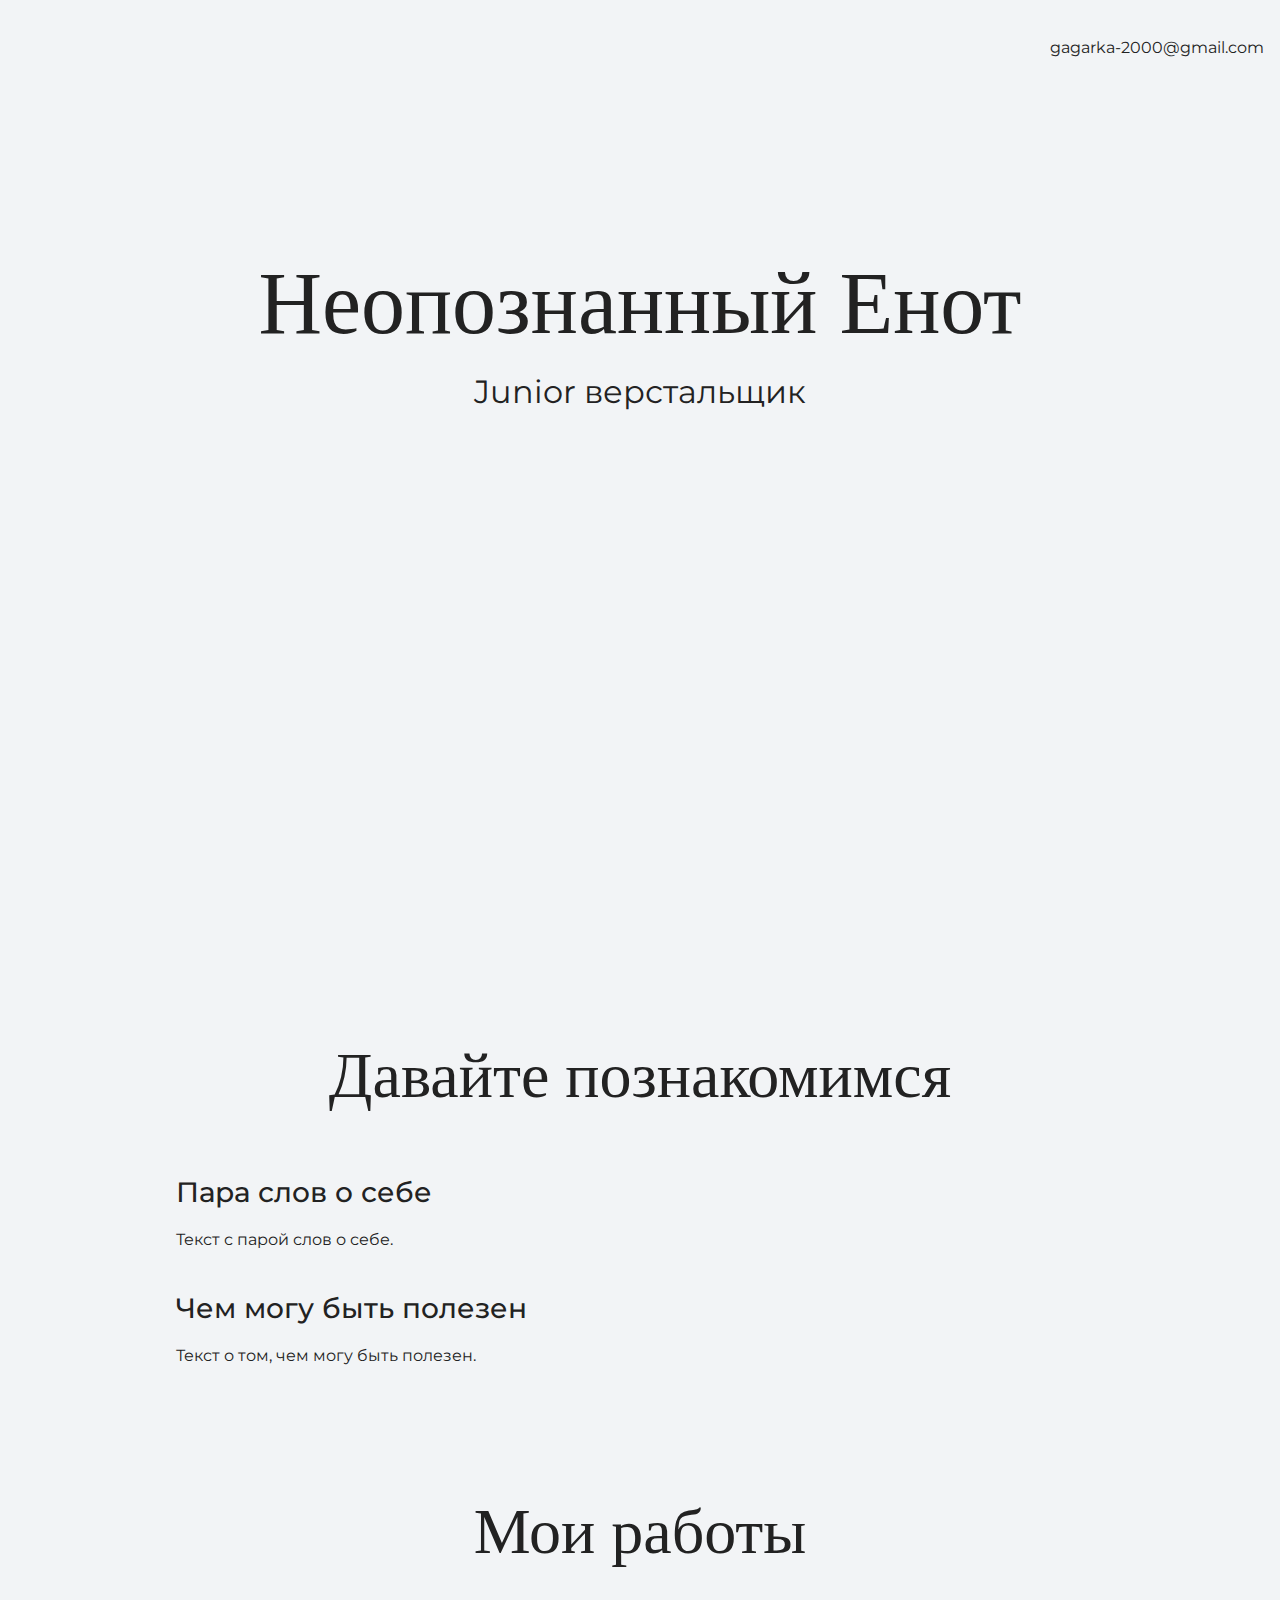
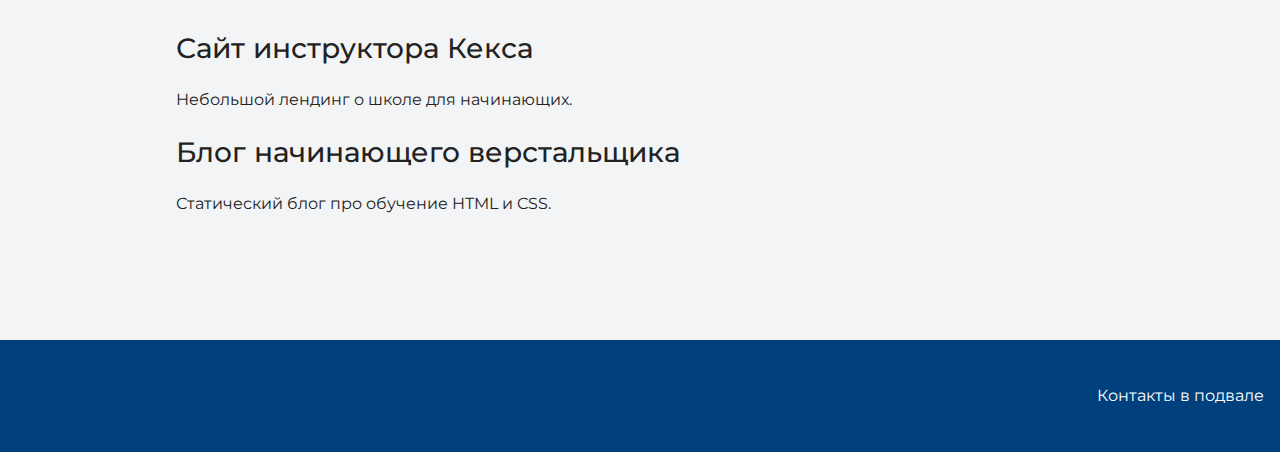
==== index.html @ 180ed159 "Загрузка файлов" ====
<!DOCTYPE html>
<html lang="ru">
  <head>
    <meta charset="UTF-8">
    <link rel="stylesheet" href="style.css">
    <title>Портфолио Junior верстальщика</title>
    <link href="https://fonts.googleapis.com/css?family=Montserrat:400,500,700|Old+Standard+TT&display=swap&subset=cyrillic" rel="stylesheet">
  </head>

  <body>
    <header class="page-header">
      <div class="container">
      gagarka-2000@gmail.com
    </div>
    </header>

    <section class="hero-image"><div class="container">
      <h1 class="heading">Неопознанный Енот</h1>
      <p>Junior верстальщик</p>
    </div>
    </section>

    <section class="intro">
      <div class="container">
      <h2 class="subheading">Давайте познакомимся</h2>
      <h3>Пара слов о себе</h3>
      <p>Текст с парой слов о себе.</p>
      <h3>Чем могу быть полезен</h3>
      <p>Текст о том, чем могу быть полезен.</p>
      </div>
    </section>

    <section class="portfolio">
      <div class="container">
      <h2 class="subheading">Мои работы</h2>

      <h3>Сайт инструктора Кекса</h3>
      <p>Небольшой лендинг о школе для начинающих.</p>

      <h3>Блог начинающего верстальщика</h3>
      <p>Статический блог про обучение HTML и CSS.</p>
      </div>
    </section>

    <footer class="page-footer">
      <div class="container">
      Контакты в подвале
      </div>
    </footer>
  </body>
</html>
---- style.css ----
.hero-image {
    margin-bottom: 620px;
  }
  
  .hero-image .container {
    max-width: 1408px;
    text-align: center;
  }
  
  .heading {
    margin: 0 0 16px;
    font-family: "Old Standard TT", "Times", "Times New Roman", serif;
    font-size: 88px;
    line-height: 96px;
    font-weight: 400;
  }body {
    margin: 0;
    min-width: 960px;
    font-family: "Montserrat", "Helvetica", "Arial", sans-serif;
    font-size: 16px;
    line-height: 32px;
    color: #222222;
    background-color: #f2f4f6;
    background-image: url("img/hero-bg.jpg");
    background-repeat: no-repeat;
    background-position: top center;
  }
  
  .container {
    max-width: 928px;
    margin: 0 auto;
    padding: 0 16px;
  }
  
  .page-header {
    margin: 0 0 160px;
    padding: 32px 0 32px;
  }
  
  .page-header .container,
  .page-footer .container {
    max-width: 1408px;
    text-align: right;
  }
  
  .page-header a {
    margin-left: 56px;
    color: #288be6;
    text-decoration: none;
    background-repeat: no-repeat;
    background-position: left;
  }
  
  .header-email {
    padding-left: 30px;
    background-image: url("img/icon-email-header.svg");
  }
  
  .header-phone {
    padding-left: 25px;
    background-image: url("img/icon-phone-header.svg");
  }
  
  
  .hero-image p {
    margin: 0;
    font-size: 32px;
    line-height: 48px;
  }
  
  .intro {
    margin: 0 0 120px;
  }
  
  .subheading {
    margin: 0 0 56px;
    font-family: "Old Standard TT", "Times", "Times New Roman", serif;
    font-size: 64px;
    line-height: 80px;
    font-weight: 400;
    text-align: center;
  }
  
  .user-image {
    margin: 0 0 32px;
    text-align: center;
  }
  
  .intro h3,
  .portfolio h3 {
    margin: 0 0 12px;
    font-size: 28px;
    line-height: 40px;
    font-weight: 500;
  }
  
  .intro p {
    margin: 0 0 32px;
  }
  
  .skills-list {
    margin: 0;
    padding: 0;
  }
  
  .skills-list dt {
    padding-left: 32px;
    background-repeat: no-repeat;
    background-position: left;
  }
  
  .skill-html {
    background-image: url("img/icon-html.svg");
  }
  
  .skill-css {
    background-image: url("img/icon-css.svg");
  }
  
  .level {
    margin: 4px 0 16px;
    padding: 0;
    height: 14px;
    font-size: 0;
    background-color: #ffffff;
    border: 1px solid #86c3fa;
    border-radius: 8px;
  }
  
  .level div {
    margin: 1px;
    height: 12px;
    background-color: #288be6;
    border-radius: 6px;
  }
  
  .portfolio {
    margin: 0 0 120px;
  }
  
  .projects {
    margin: 0;
    padding: 0;
    list-style: none;
  }
  
  .projects li {
    margin: 0 0 80px;
  }
  
  .project-image {
    margin: 0 0 24px;
    text-align: center;
  }
  
  .projects p {
    margin: 0 0 24px;
  }
  
  .button {
    padding: 6px 20px;
    display: inline-block;
    vertical-align: baseline;
    text-decoration: none;
    text-transform: uppercase;
    border-radius: 4px;
    background-color: #288be6;
    color: #ffffff;
  }
  
  .page-footer {
    padding: 40px 0;
    background-color: #00417d;
    color: #ffffff;
  }
  
  .page-footer a {
    margin-left: 56px;
    color: inherit;
    text-decoration: none;
    background-repeat: no-repeat;
    background-position: left;
  }
  
  .footer-email {
    padding-left: 30px;
    background-image: url("img/icon-email-footer.svg");
  }
  
  .footer-phone {
    padding-left: 25px;
    background-image: url("img/icon-phone-footer.svg");
  }
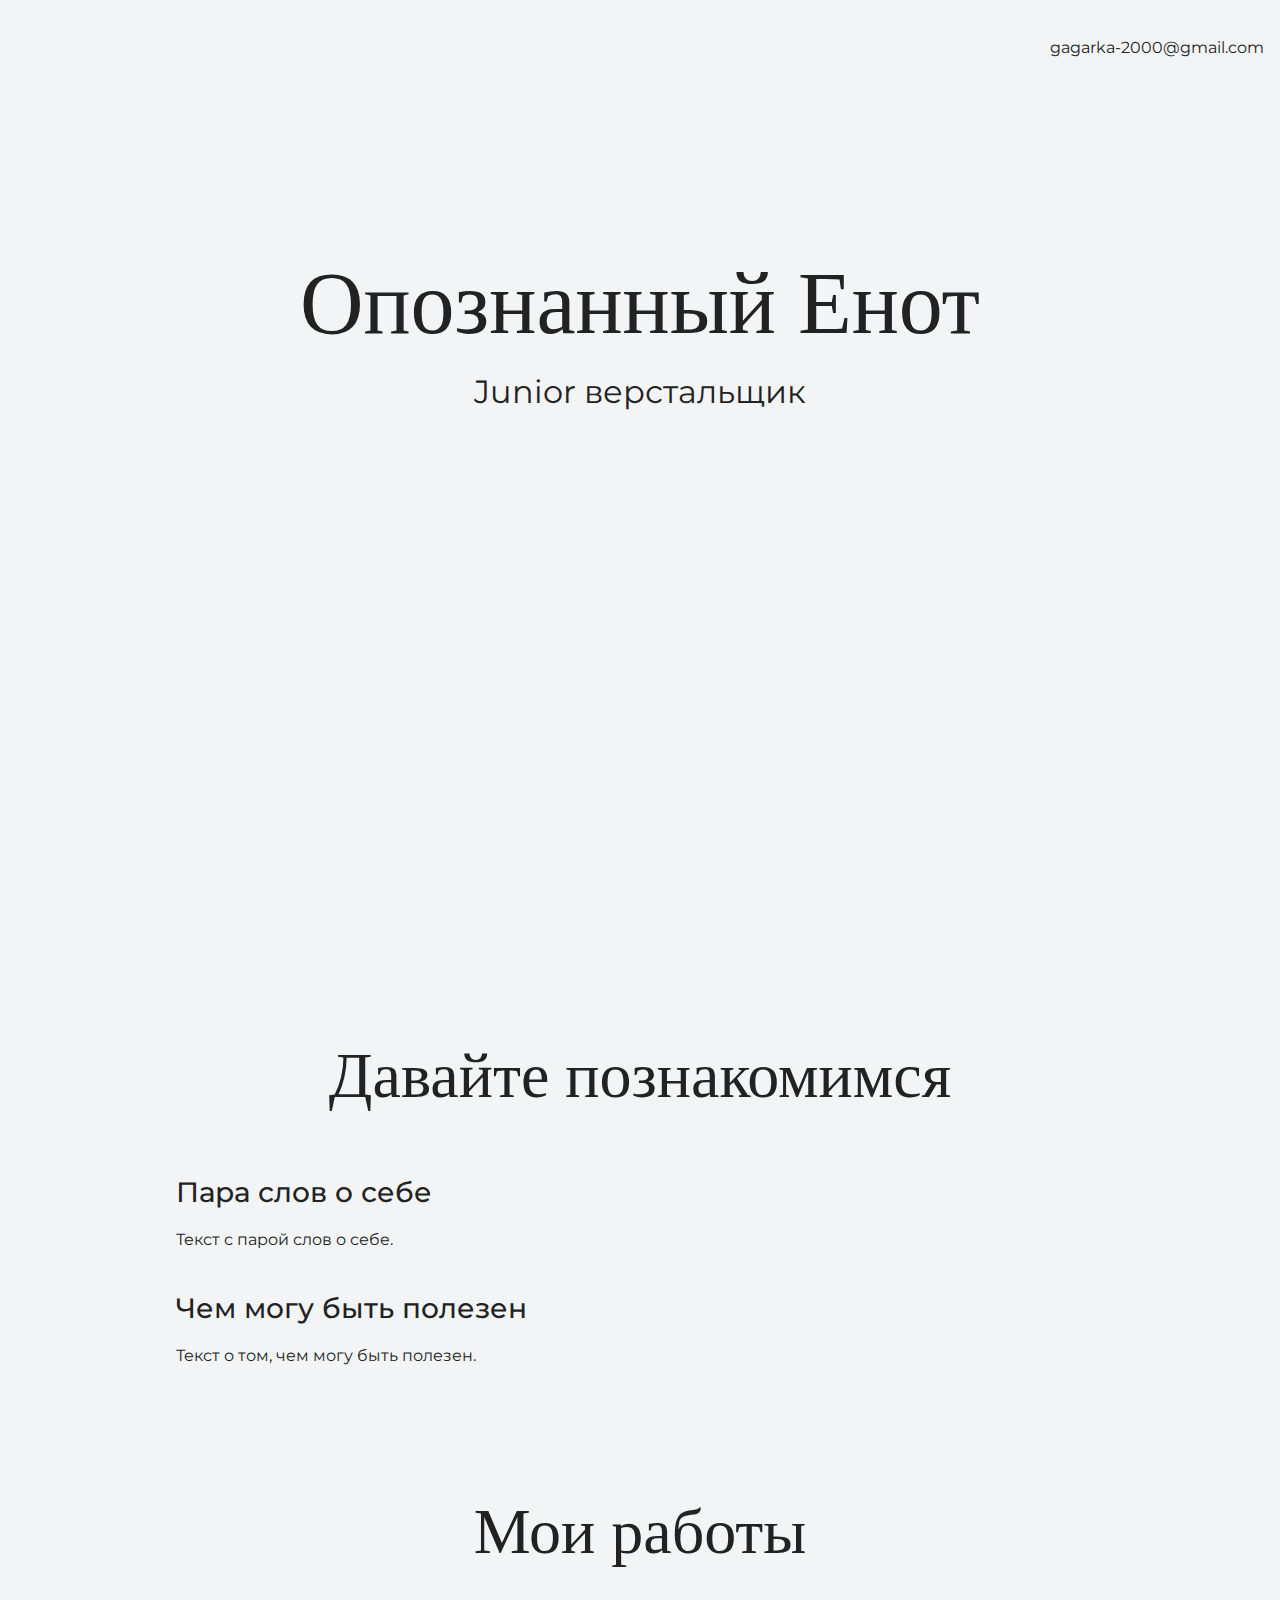
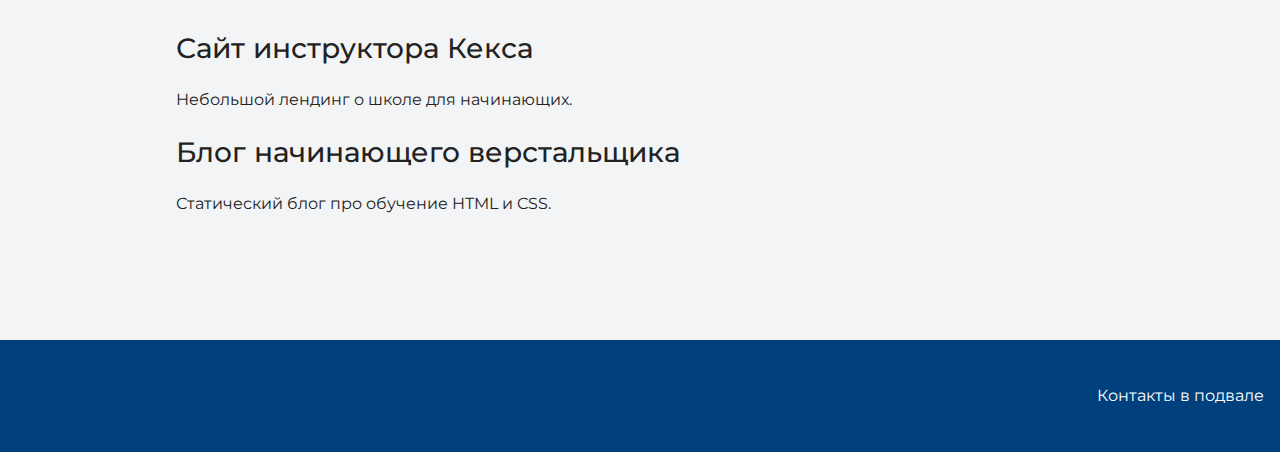
==== commit 46b3f4d3: "Меняем текст сайта" ====
--- a/index.html
+++ b/index.html
@@ -15,7 +15,7 @@
     </header>
 
     <section class="hero-image"><div class="container">
-      <h1 class="heading">Неопознанный Енот</h1>
+      <h1 class="heading">Опознанный Енот</h1>
       <p>Junior верстальщик</p>
     </div>
     </section>
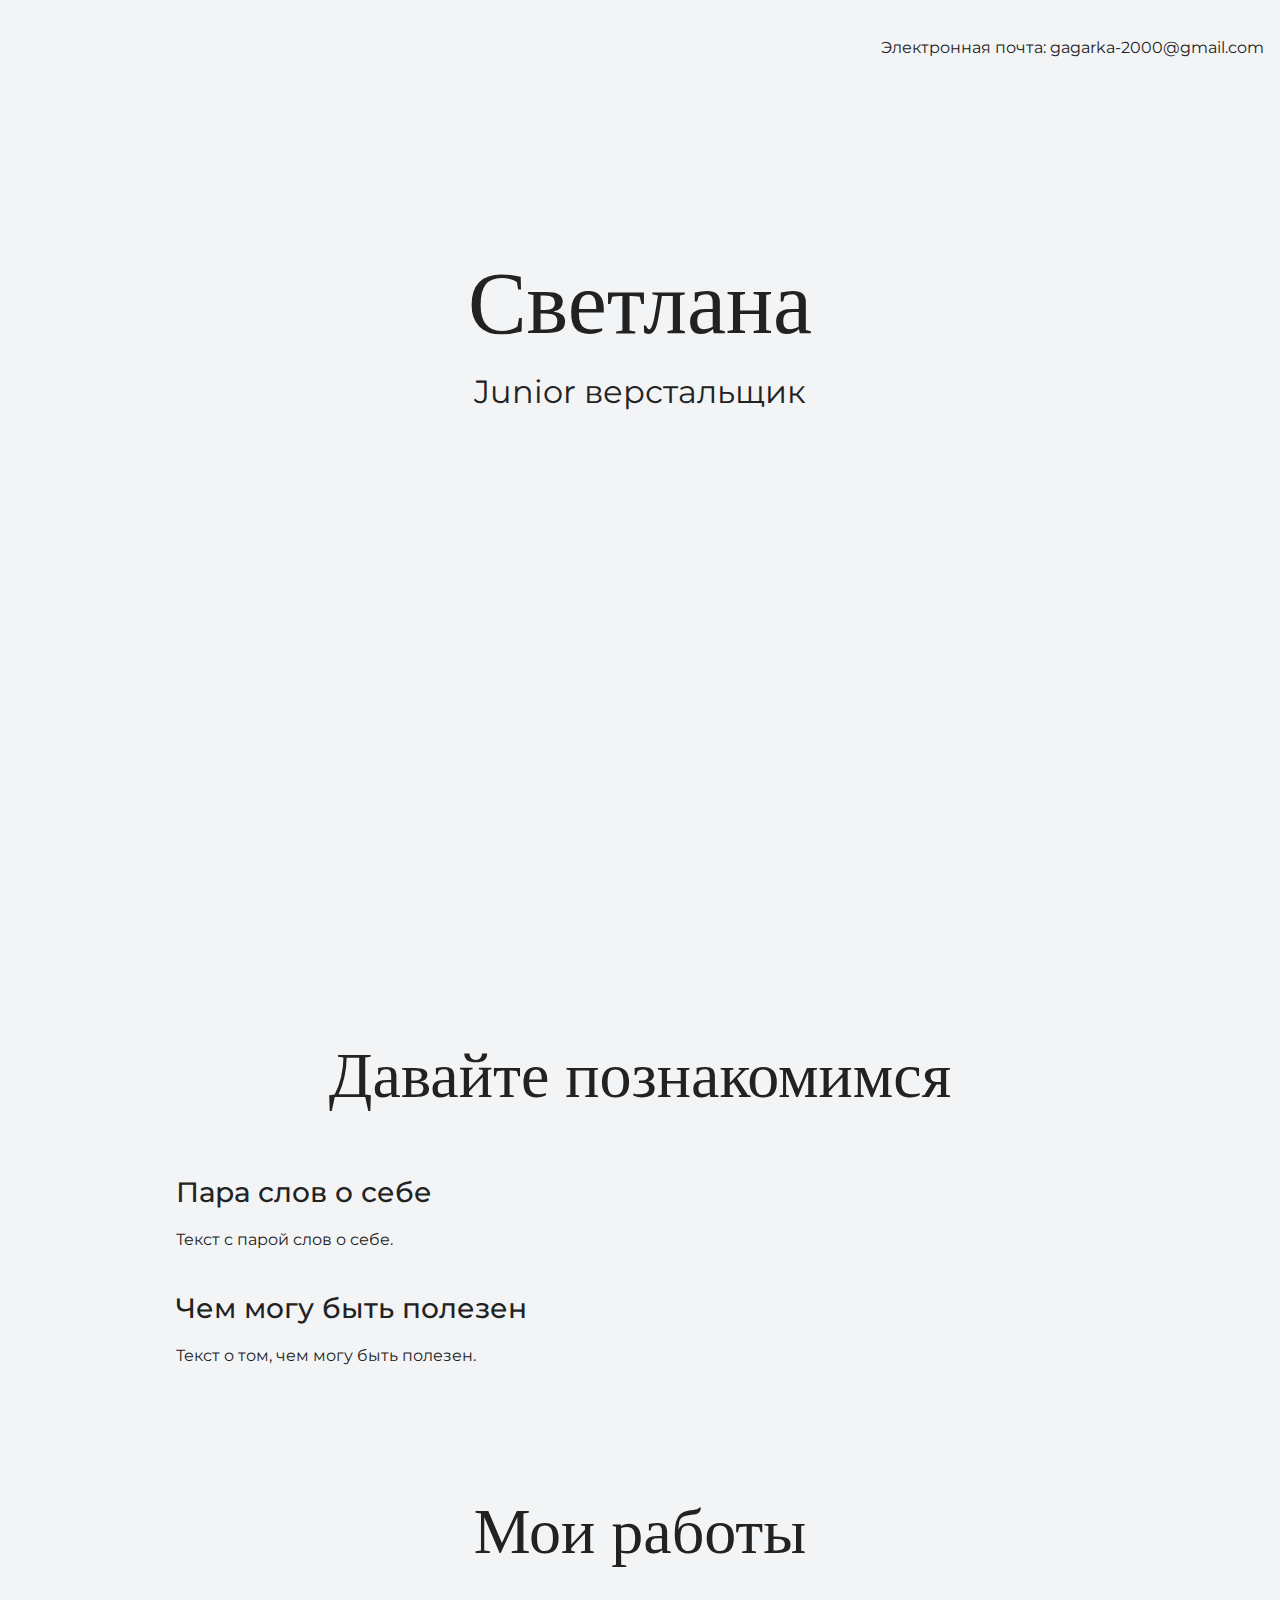
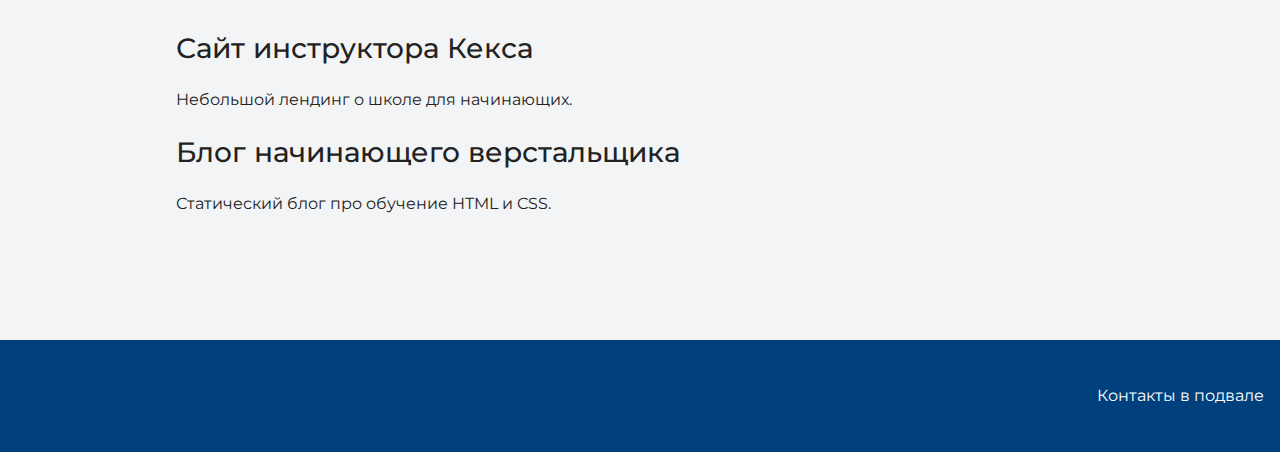
==== commit f3205f5b: "Обновление информации" ====
--- a/index.html
+++ b/index.html
@@ -10,12 +10,13 @@
   <body>
     <header class="page-header">
       <div class="container">
+        Электронная почта:
       gagarka-2000@gmail.com
     </div>
     </header>
 
     <section class="hero-image"><div class="container">
-      <h1 class="heading">Опознанный Енот</h1>
+      <h1 class="heading">Светлана</h1>
       <p>Junior верстальщик</p>
     </div>
     </section>
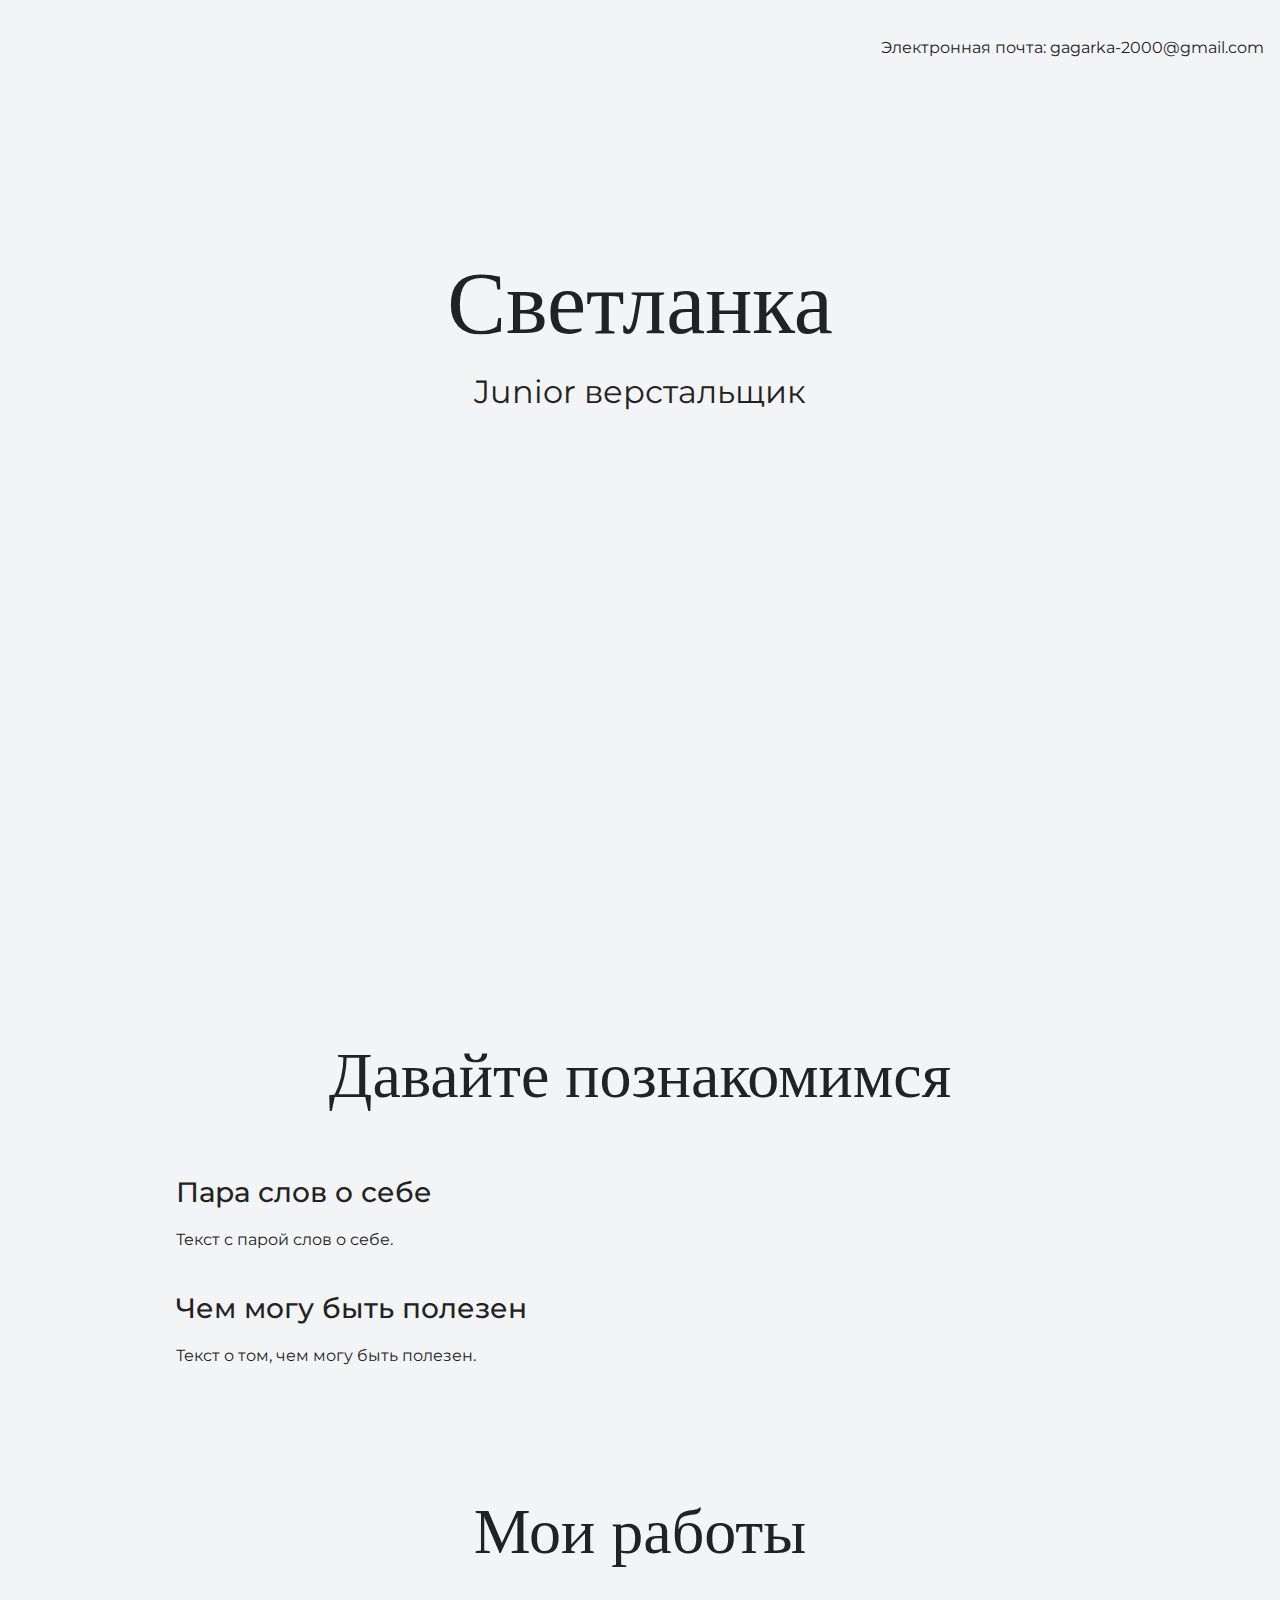
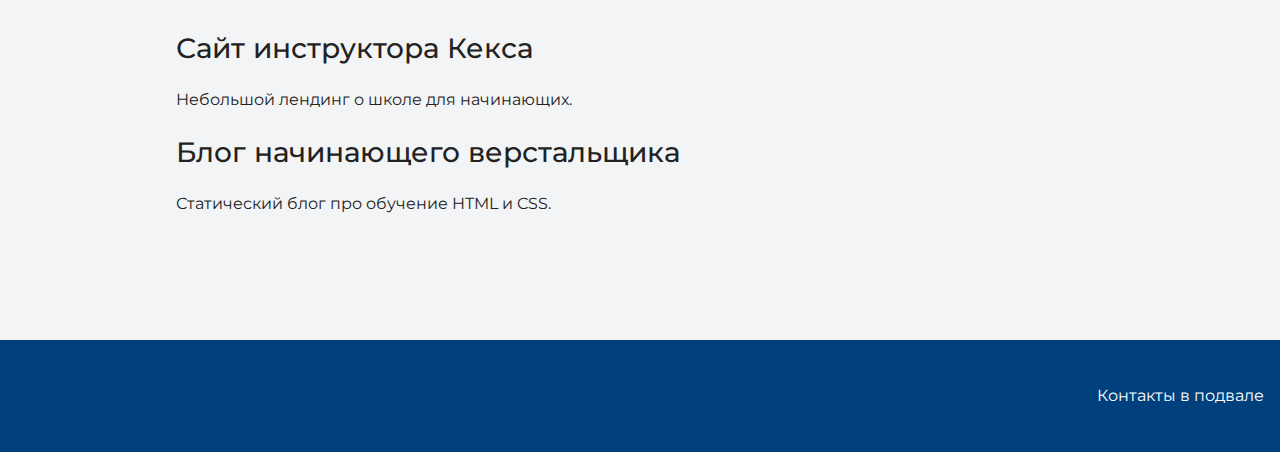
==== commit c8b90e60: "Работа кипит" ====
--- a/index.html
+++ b/index.html
@@ -16,7 +16,7 @@
     </header>
 
     <section class="hero-image"><div class="container">
-      <h1 class="heading">Светлана</h1>
+      <h1 class="heading">Светланка</h1>
       <p>Junior верстальщик</p>
     </div>
     </section>
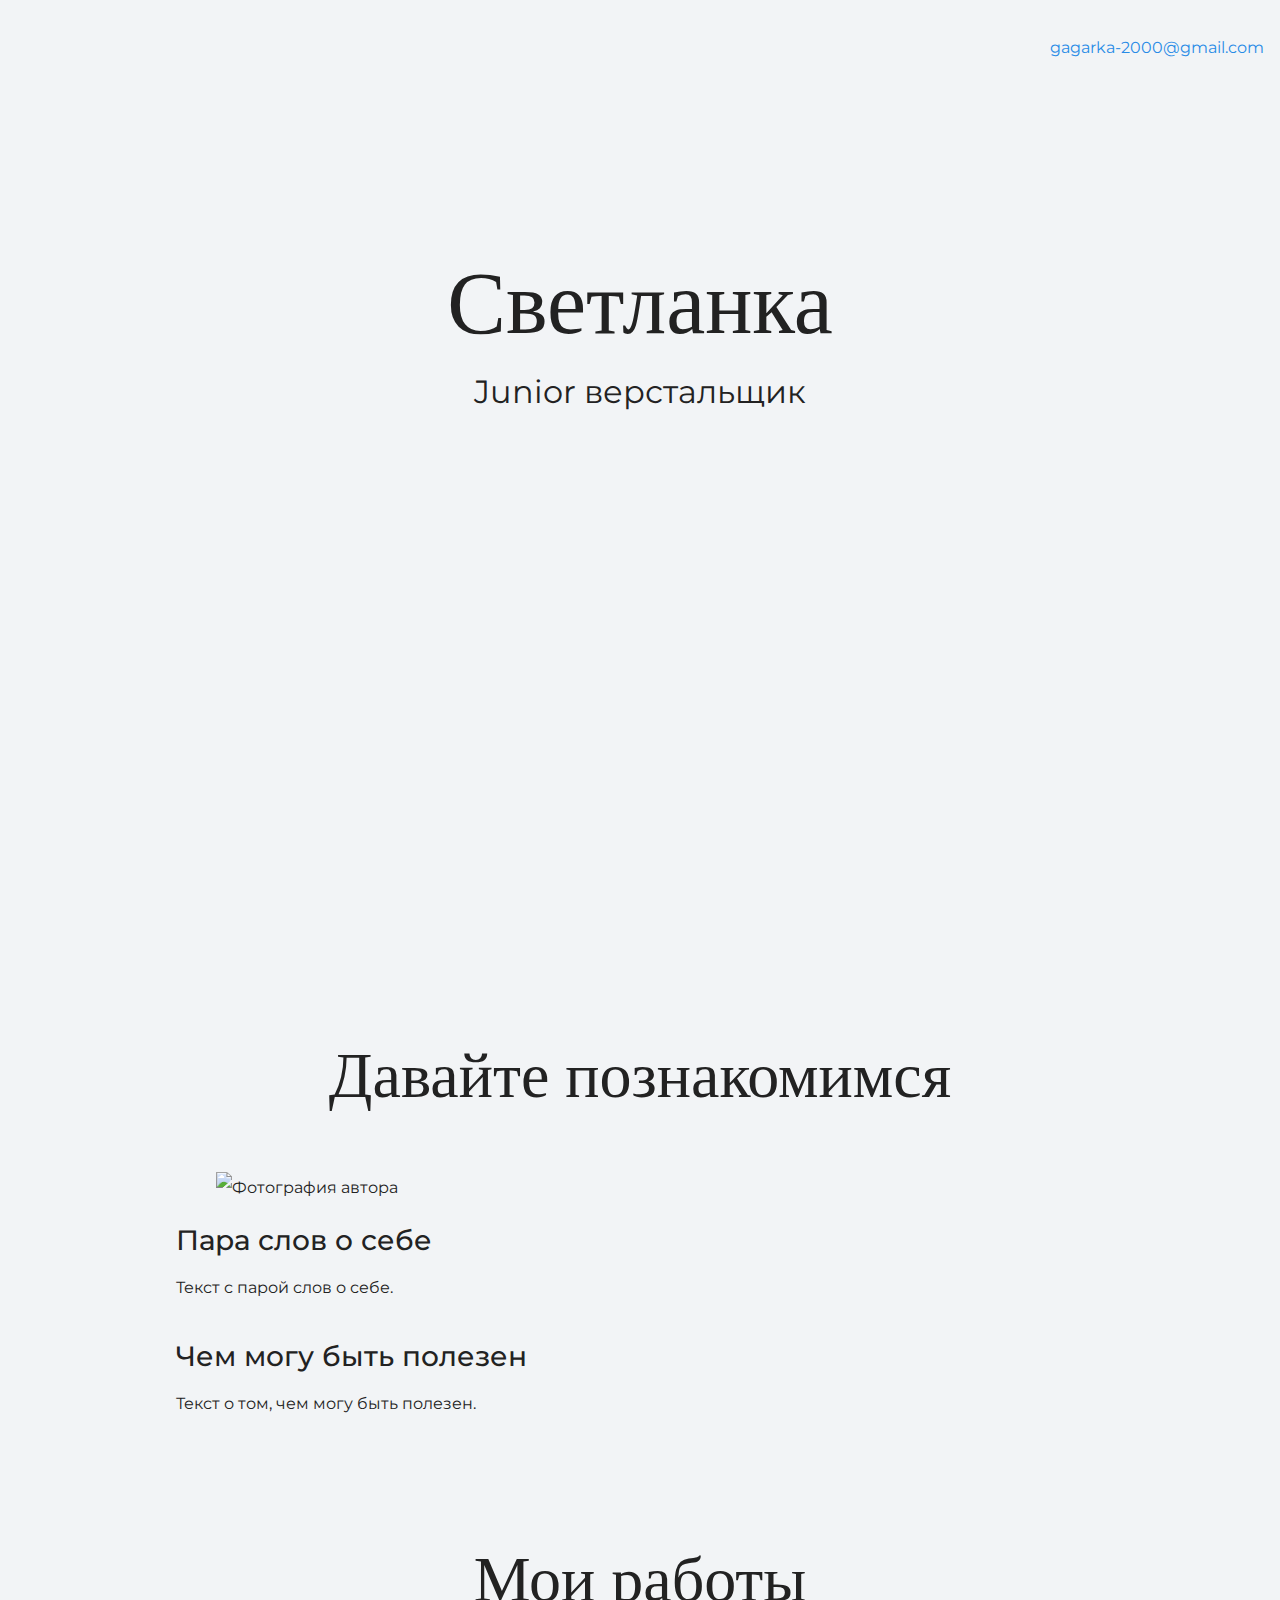
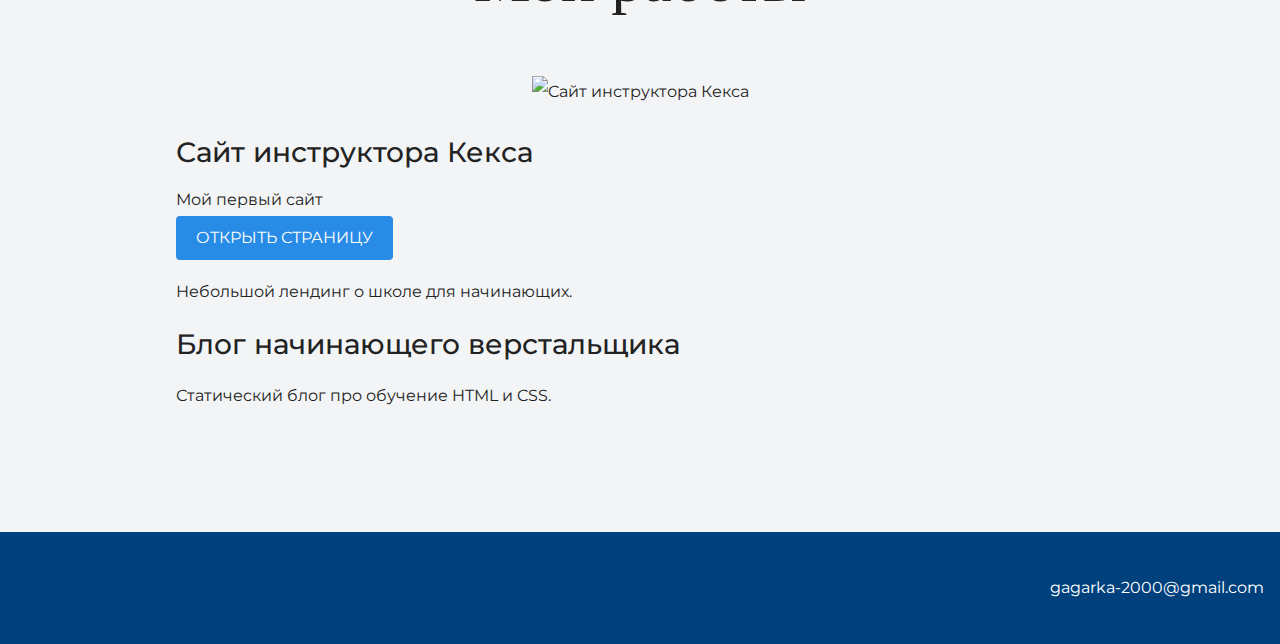
==== commit a778ba1d: "обновление" ====
--- a/index.html
+++ b/index.html
@@ -10,8 +10,7 @@
   <body>
     <header class="page-header">
       <div class="container">
-        Электронная почта:
-      gagarka-2000@gmail.com
+        <a href="mailto:gagarka-2000@gmail.com" class="header-email">gagarka-2000@gmail.com</a>
     </div>
     </header>
 
@@ -24,6 +23,9 @@
     <section class="intro">
       <div class="container">
       <h2 class="subheading">Давайте познакомимся</h2>
+      <figure>
+        <img src="img/u6-kN5r6oo0.jpg" width="300" height="" alt="Фотография автора">
+      </figure>
       <h3>Пара слов о себе</h3>
       <p>Текст с парой слов о себе.</p>
       <h3>Чем могу быть полезен</h3>
@@ -34,8 +36,12 @@
     <section class="portfolio">
       <div class="container">
       <h2 class="subheading">Мои работы</h2>
-
+      <figure class="project-image">
+        <img src="files/project.jpg" width="928" height="536" alt="Cайт инструктора Кекса">
+      </figure>
       <h3>Сайт инструктора Кекса</h3>
+      Мой первый сайт <br>
+      <a class="button" href="source/project/index.html">Открыть страницу</a>
       <p>Небольшой лендинг о школе для начинающих.</p>
 
       <h3>Блог начинающего верстальщика</h3>
@@ -45,7 +51,7 @@
 
     <footer class="page-footer">
       <div class="container">
-      Контакты в подвале
+        <a class="footer-email" href="mailto:gagarka-2000@gmail.com">gagarka-2000@gmail.com</a>
       </div>
     </footer>
   </body>
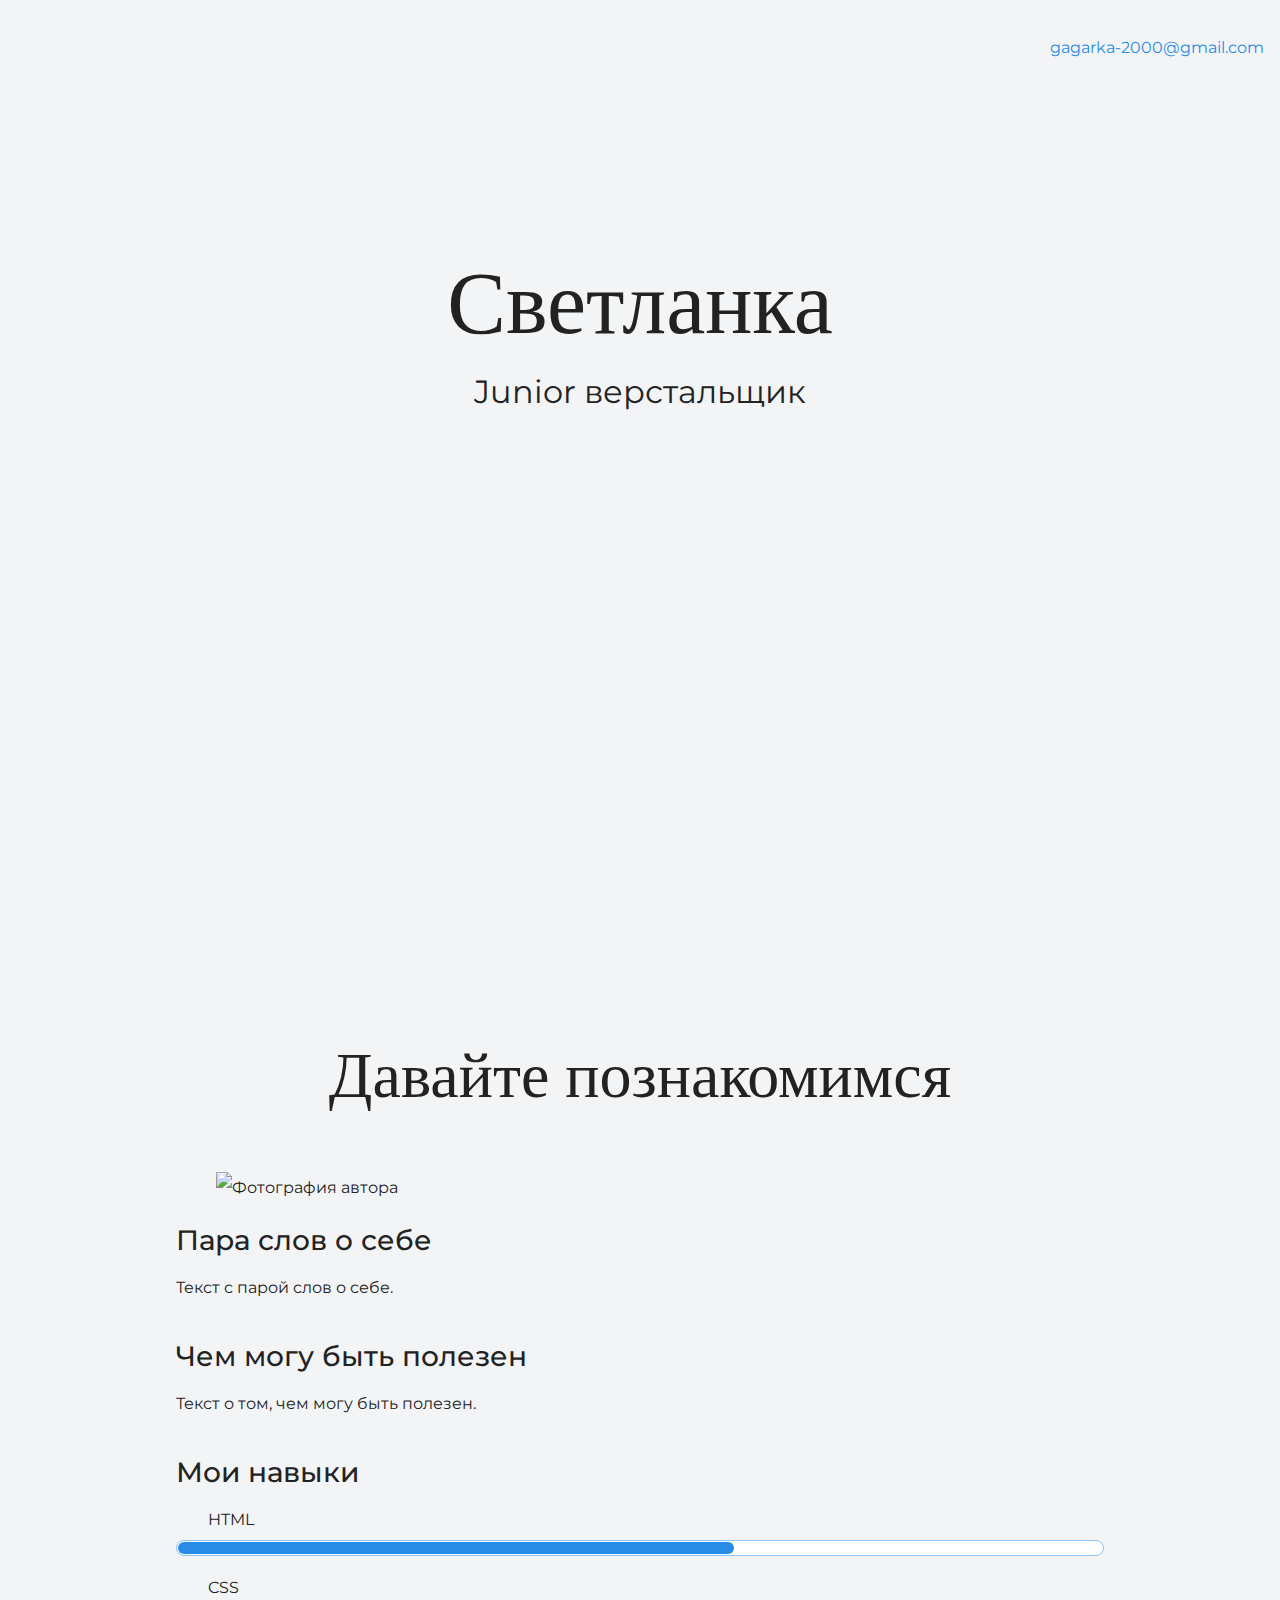
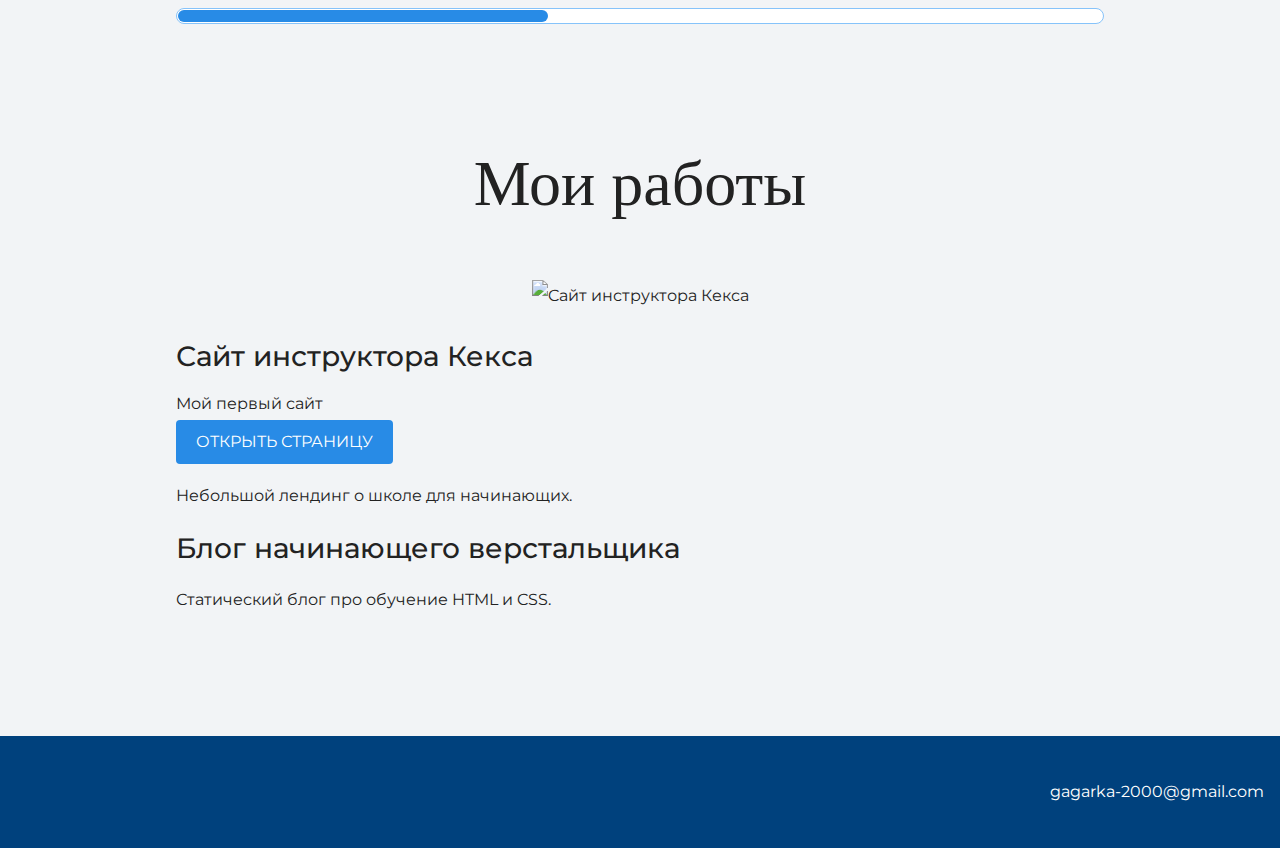
==== commit b90a8cb0: "Add files via upload" ====
--- a/index.html
+++ b/index.html
@@ -30,6 +30,15 @@
       <p>Текст с парой слов о себе.</p>
       <h3>Чем могу быть полезен</h3>
       <p>Текст о том, чем могу быть полезен.</p>
+      <div class="skills">
+        <h3>Мои навыки</h3>
+        <dl class="skills-list">
+          <dt class="skill-html">HTML</dt>
+          <dd class="level"><div style="width: 60%;">60%</div></dd>
+          <dt class="skill-css">CSS</dt>
+          <dd class="level"><div style="width: 40%;">40%</div></dd>
+        </dl>
+      </div>
       </div>
     </section>
 
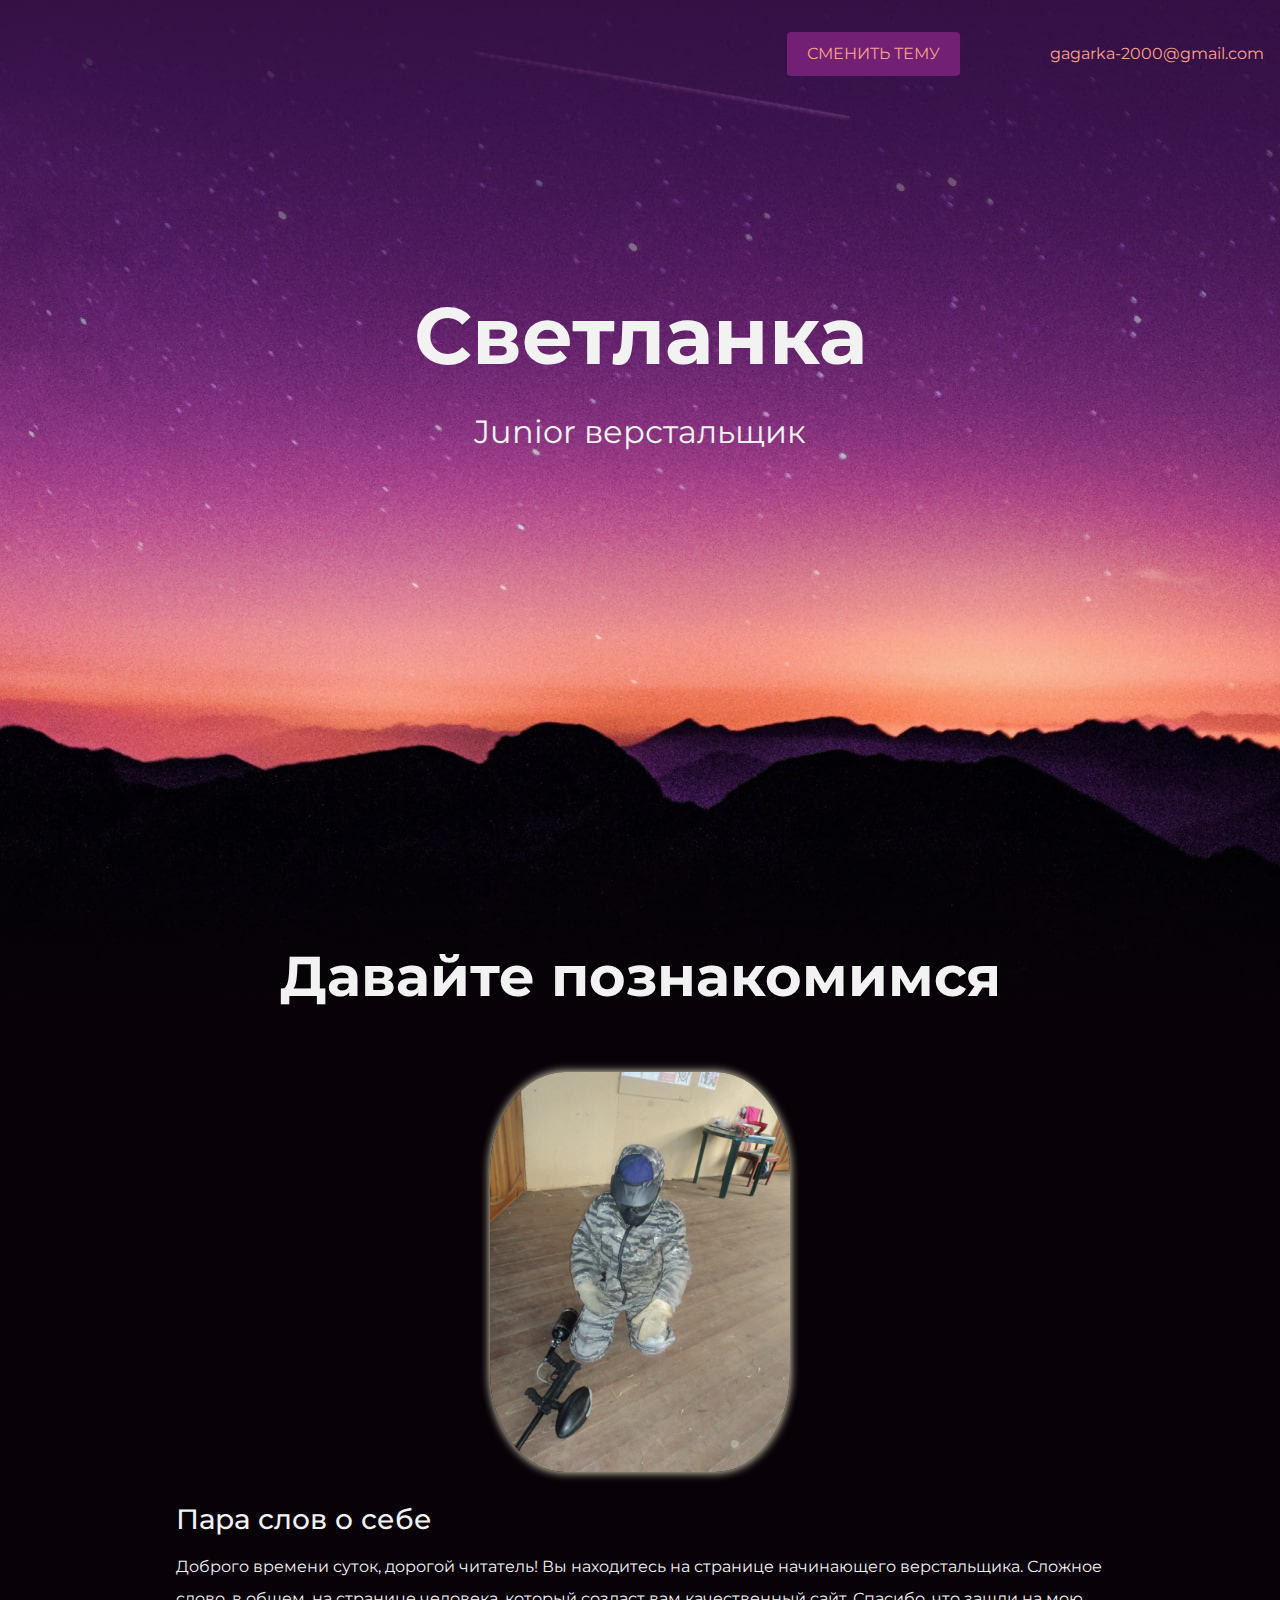
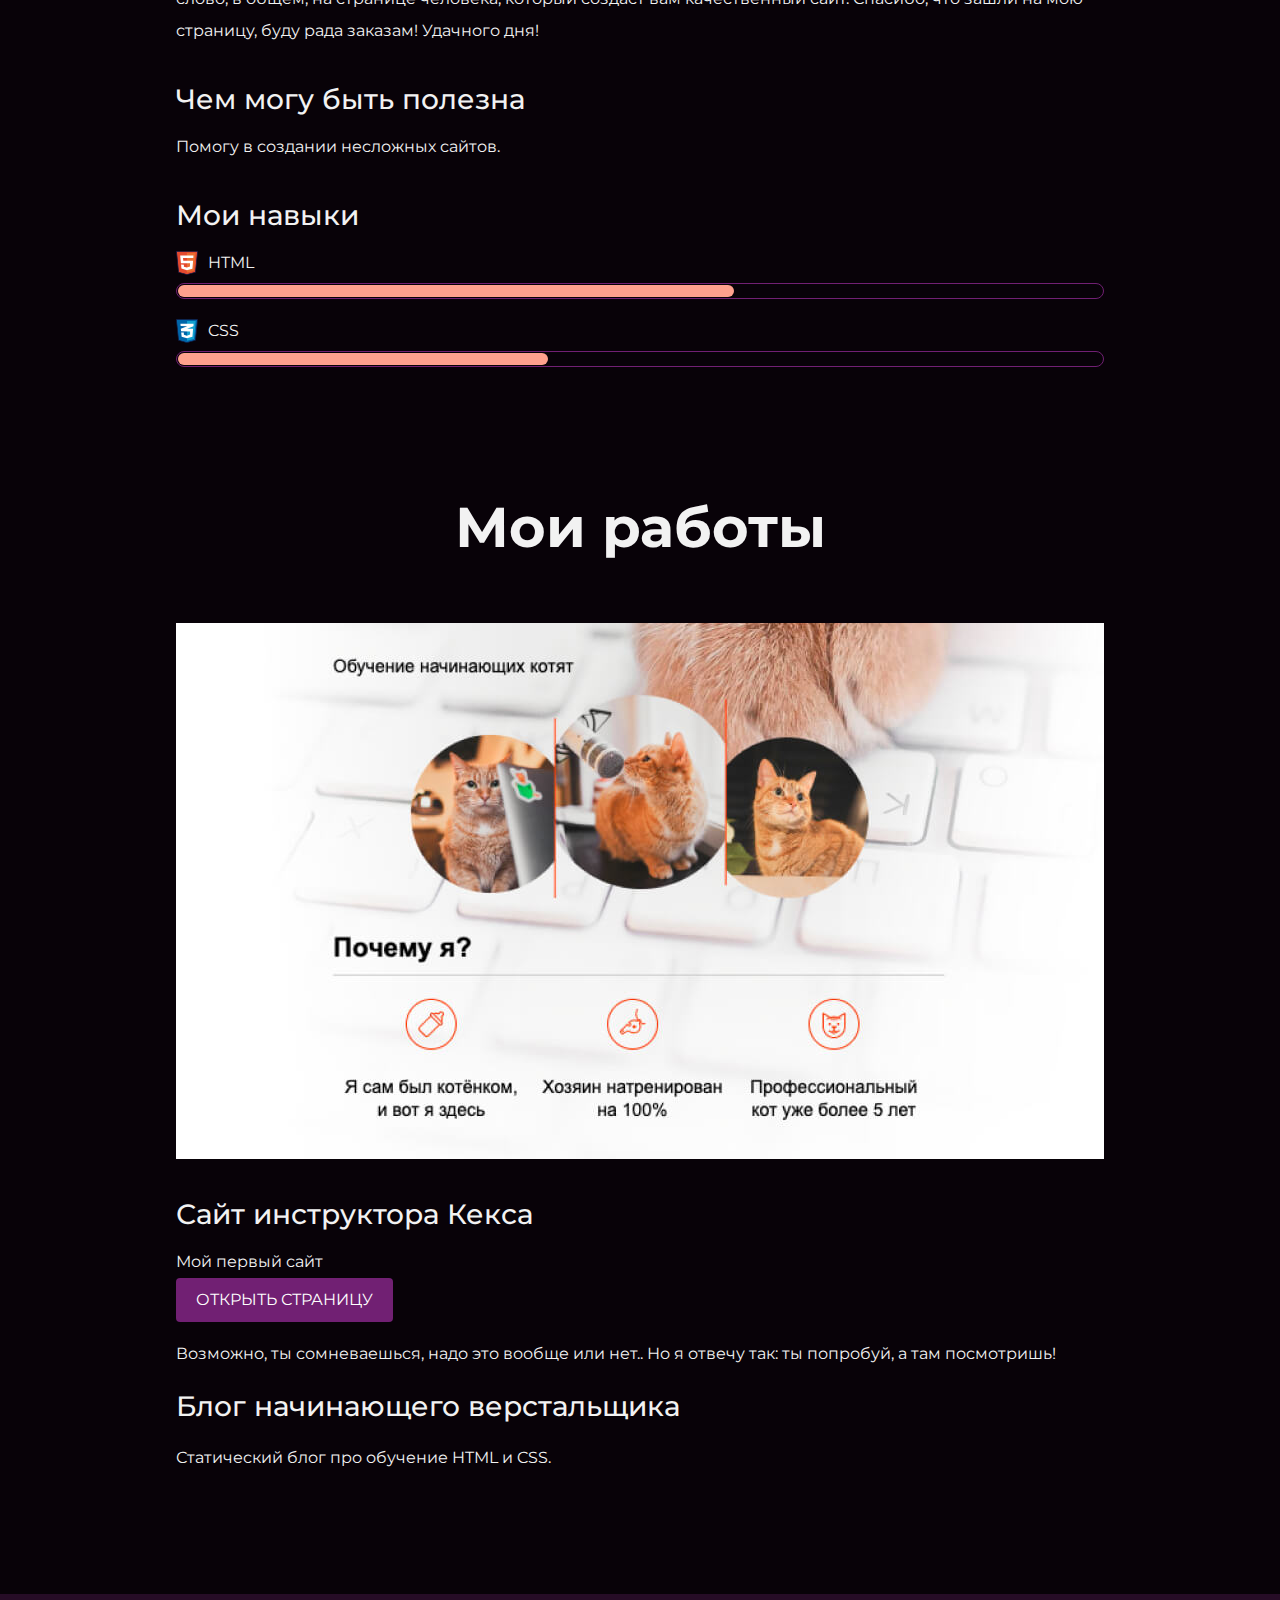
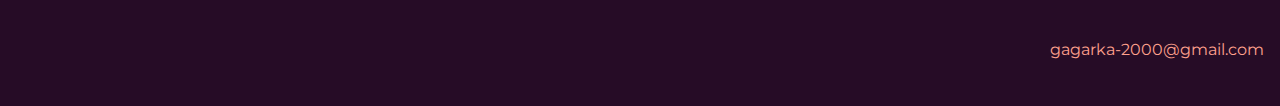
==== commit 0c6f77f0: "Add files via upload" ====
--- a/index.html
+++ b/index.html
@@ -10,6 +10,7 @@
   <body>
     <header class="page-header">
       <div class="container">
+        <a class="button" href="indexday.html">Сменить тему</a>
         <a href="mailto:gagarka-2000@gmail.com" class="header-email">gagarka-2000@gmail.com</a>
     </div>
     </header>
@@ -23,13 +24,13 @@
     <section class="intro">
       <div class="container">
       <h2 class="subheading">Давайте познакомимся</h2>
-      <figure>
-        <img src="img/u6-kN5r6oo0.jpg" width="300" height="" alt="Фотография автора">
+      <figure style="text-align: center;">
+        <img src="img/u6-kN5r6oo0.jpg" width="300" height="" alt="Фотография автора" style="border-radius: 25%; box-shadow: 0 0 10px lightgoldenrodyellow;">
       </figure>
       <h3>Пара слов о себе</h3>
-      <p>Текст с парой слов о себе.</p>
-      <h3>Чем могу быть полезен</h3>
-      <p>Текст о том, чем могу быть полезен.</p>
+      <p>Доброго времени суток, дорогой читатель! Вы находитесь на странице начинающего верстальщика. Сложное слово, в общем, на странице человека, который создаст вам качественный сайт. Спасибо, что зашли на мою страницу, буду рада заказам! Удачного дня!</p>
+      <h3>Чем могу быть полезна</h3>
+      <p>Помогу в создании несложных сайтов.</p>
       <div class="skills">
         <h3>Мои навыки</h3>
         <dl class="skills-list">
@@ -50,8 +51,8 @@
       </figure>
       <h3>Сайт инструктора Кекса</h3>
       Мой первый сайт <br>
-      <a class="button" href="source/project/index.html">Открыть страницу</a>
-      <p>Небольшой лендинг о школе для начинающих.</p>
+      <a class="button" href="source/project/index.html">Открыть страницу</a><br>
+      <p>Возможно, ты сомневаешься, надо это вообще или нет.. Но я отвечу так: ты попробуй, а там посмотришь!</p>
 
       <h3>Блог начинающего верстальщика</h3>
       <p>Статический блог про обучение HTML и CSS.</p>
--- a/style.css
+++ b/style.css
@@ -1,193 +1,192 @@
-.hero-image {
-    margin-bottom: 620px;
-  }
-  
-  .hero-image .container {
-    max-width: 1408px;
-    text-align: center;
-  }
-  
-  .heading {
-    margin: 0 0 16px;
-    font-family: "Old Standard TT", "Times", "Times New Roman", serif;
-    font-size: 88px;
-    line-height: 96px;
-    font-weight: 400;
-  }body {
-    margin: 0;
-    min-width: 960px;
-    font-family: "Montserrat", "Helvetica", "Arial", sans-serif;
-    font-size: 16px;
-    line-height: 32px;
-    color: #222222;
-    background-color: #f2f4f6;
-    background-image: url("img/hero-bg.jpg");
-    background-repeat: no-repeat;
-    background-position: top center;
-  }
-  
-  .container {
-    max-width: 928px;
-    margin: 0 auto;
-    padding: 0 16px;
-  }
-  
-  .page-header {
-    margin: 0 0 160px;
-    padding: 32px 0 32px;
-  }
-  
-  .page-header .container,
-  .page-footer .container {
-    max-width: 1408px;
-    text-align: right;
-  }
-  
-  .page-header a {
-    margin-left: 56px;
-    color: #288be6;
-    text-decoration: none;
-    background-repeat: no-repeat;
-    background-position: left;
-  }
-  
-  .header-email {
-    padding-left: 30px;
-    background-image: url("img/icon-email-header.svg");
-  }
-  
-  .header-phone {
-    padding-left: 25px;
-    background-image: url("img/icon-phone-header.svg");
-  }
-  
-  
-  .hero-image p {
-    margin: 0;
-    font-size: 32px;
-    line-height: 48px;
-  }
-  
-  .intro {
-    margin: 0 0 120px;
-  }
-  
-  .subheading {
-    margin: 0 0 56px;
-    font-family: "Old Standard TT", "Times", "Times New Roman", serif;
-    font-size: 64px;
-    line-height: 80px;
-    font-weight: 400;
-    text-align: center;
-  }
-  
-  .user-image {
-    margin: 0 0 32px;
-    text-align: center;
-  }
-  
-  .intro h3,
-  .portfolio h3 {
-    margin: 0 0 12px;
-    font-size: 28px;
-    line-height: 40px;
-    font-weight: 500;
-  }
-  
-  .intro p {
-    margin: 0 0 32px;
-  }
-  
-  .skills-list {
-    margin: 0;
-    padding: 0;
-  }
-  
-  .skills-list dt {
-    padding-left: 32px;
-    background-repeat: no-repeat;
-    background-position: left;
-  }
-  
-  .skill-html {
-    background-image: url("img/icon-html.svg");
-  }
-  
-  .skill-css {
-    background-image: url("img/icon-css.svg");
-  }
-  
-  .level {
-    margin: 4px 0 16px;
-    padding: 0;
-    height: 14px;
-    font-size: 0;
-    background-color: #ffffff;
-    border: 1px solid #86c3fa;
-    border-radius: 8px;
-  }
-  
-  .level div {
-    margin: 1px;
-    height: 12px;
-    background-color: #288be6;
-    border-radius: 6px;
-  }
-  
-  .portfolio {
-    margin: 0 0 120px;
-  }
-  
-  .projects {
-    margin: 0;
-    padding: 0;
-    list-style: none;
-  }
-  
-  .projects li {
-    margin: 0 0 80px;
-  }
-  
-  .project-image {
-    margin: 0 0 24px;
-    text-align: center;
-  }
-  
-  .projects p {
-    margin: 0 0 24px;
-  }
-  
-  .button {
-    padding: 6px 20px;
-    display: inline-block;
-    vertical-align: baseline;
-    text-decoration: none;
-    text-transform: uppercase;
-    border-radius: 4px;
-    background-color: #288be6;
-    color: #ffffff;
-  }
-  
-  .page-footer {
-    padding: 40px 0;
-    background-color: #00417d;
-    color: #ffffff;
-  }
-  
-  .page-footer a {
-    margin-left: 56px;
-    color: inherit;
-    text-decoration: none;
-    background-repeat: no-repeat;
-    background-position: left;
-  }
-  
-  .footer-email {
-    padding-left: 30px;
-    background-image: url("img/icon-email-footer.svg");
-  }
-  
-  .footer-phone {
-    padding-left: 25px;
-    background-image: url("img/icon-phone-footer.svg");
-  }+body {
+  margin: 0;
+  min-width: 960px;
+  font-family: "Montserrat", "Helvetica", "Arial", sans-serif;
+  font-size: 16px;
+  line-height: 32px;
+  color: #f2f2f2;
+  background-color: #080208;
+  background-image: url("img/hero-bg.jpg");
+  background-repeat: no-repeat;
+  background-position: top center;
+}
+
+.container {
+  max-width: 928px;
+  margin: 0 auto;
+  padding: 0 16px;
+}
+
+.page-header {
+  margin: 0 0 180px;
+  padding: 32px 0 32px;
+}
+
+.page-header .container,
+.page-footer .container {
+  max-width: 1408px;
+  text-align: right;
+}
+
+.page-header a {
+  margin-left: 56px;
+  color: #fea18d;
+  text-decoration: none;
+  background-repeat: no-repeat;
+  background-position: left;
+}
+
+.header-email {
+  padding-left: 30px;
+  background-image: url("img/icon-email.svg");
+}
+
+.header-phone {
+  padding-left: 25px;
+  background-image: url("img/icon-phone.svg");
+}
+
+.hero-image {
+  margin-bottom: 480px;
+}
+
+.hero-image .container {
+  max-width: 1408px;
+  text-align: center;
+}
+
+.heading {
+  margin: 0 0 24px;
+  font-size: 80px;
+  line-height: 96px;
+}
+
+.hero-image p {
+  margin: 0;
+  font-size: 32px;
+  line-height: 48px;
+}
+
+.intro {
+  margin: 0 0 120px;
+}
+
+.subheading {
+  margin: 0 0 56px;
+  font-size: 56px;
+  line-height: 80px;
+  text-align: center;
+}
+
+.user-image {
+  margin: 0 0 32px;
+  text-align: center;
+}
+
+.intro h3,
+.portfolio h3 {
+  margin: 0 0 12px;
+  font-size: 28px;
+  line-height: 40px;
+  font-weight: 500;
+}
+
+.intro p {
+  margin: 0 0 32px;
+}
+
+.skills-list {
+  margin: 0;
+  padding: 0;
+}
+
+.skills-list dt {
+  padding-left: 32px;
+  background-repeat: no-repeat;
+  background-position: left;
+}
+
+.skill-html {
+  background-image: url("img/icon-html.svg");
+}
+
+.skill-css {
+  background-image: url("img/icon-css.svg");
+}
+
+.level {
+  margin: 4px 0 16px;
+  padding: 0;
+  height: 14px;
+  font-size: 0;
+  background-color: #080208;
+  border: 1px solid #712073;
+  border-radius: 8px;
+}
+
+.level div {
+  margin: 1px;
+  height: 12px;
+  background-color: #fea18d;
+  border-radius: 6px;
+}
+
+.portfolio {
+  margin: 0 0 120px;
+}
+
+.projects {
+  margin: 0;
+  padding: 0;
+  list-style: none;
+}
+
+.projects li {
+  margin: 0 0 80px;
+}
+
+.project-image {
+  margin: 0 0 24px;
+  text-align: center;
+}
+
+.projects p {
+  margin: 0 0 24px;
+}
+
+.button {
+  padding: 6px 20px;
+  display: inline-block;
+  vertical-align: baseline;
+  text-decoration: none;
+  text-transform: uppercase;
+  border-radius: 4px;
+  background-color: #712073;
+  color: #ffffff;
+}
+
+.page-footer {
+  padding: 40px 0;
+  background-color: #260c26;
+}
+
+.page-footer a {
+  margin-left: 56px;
+  color: #fea18d;
+  text-decoration: none;
+  background-repeat: no-repeat;
+  background-position: left;
+}
+
+.footer-email {
+  padding-left: 30px;
+  background-image: url("img/icon-email.svg");
+}
+
+.footer-phone {
+  padding-left: 25px;
+  background-image: url("img/icon-phone.svg");
+}
+.button:hover {
+  box-shadow: 0 0 10px lightgoldenrodyellow;
+}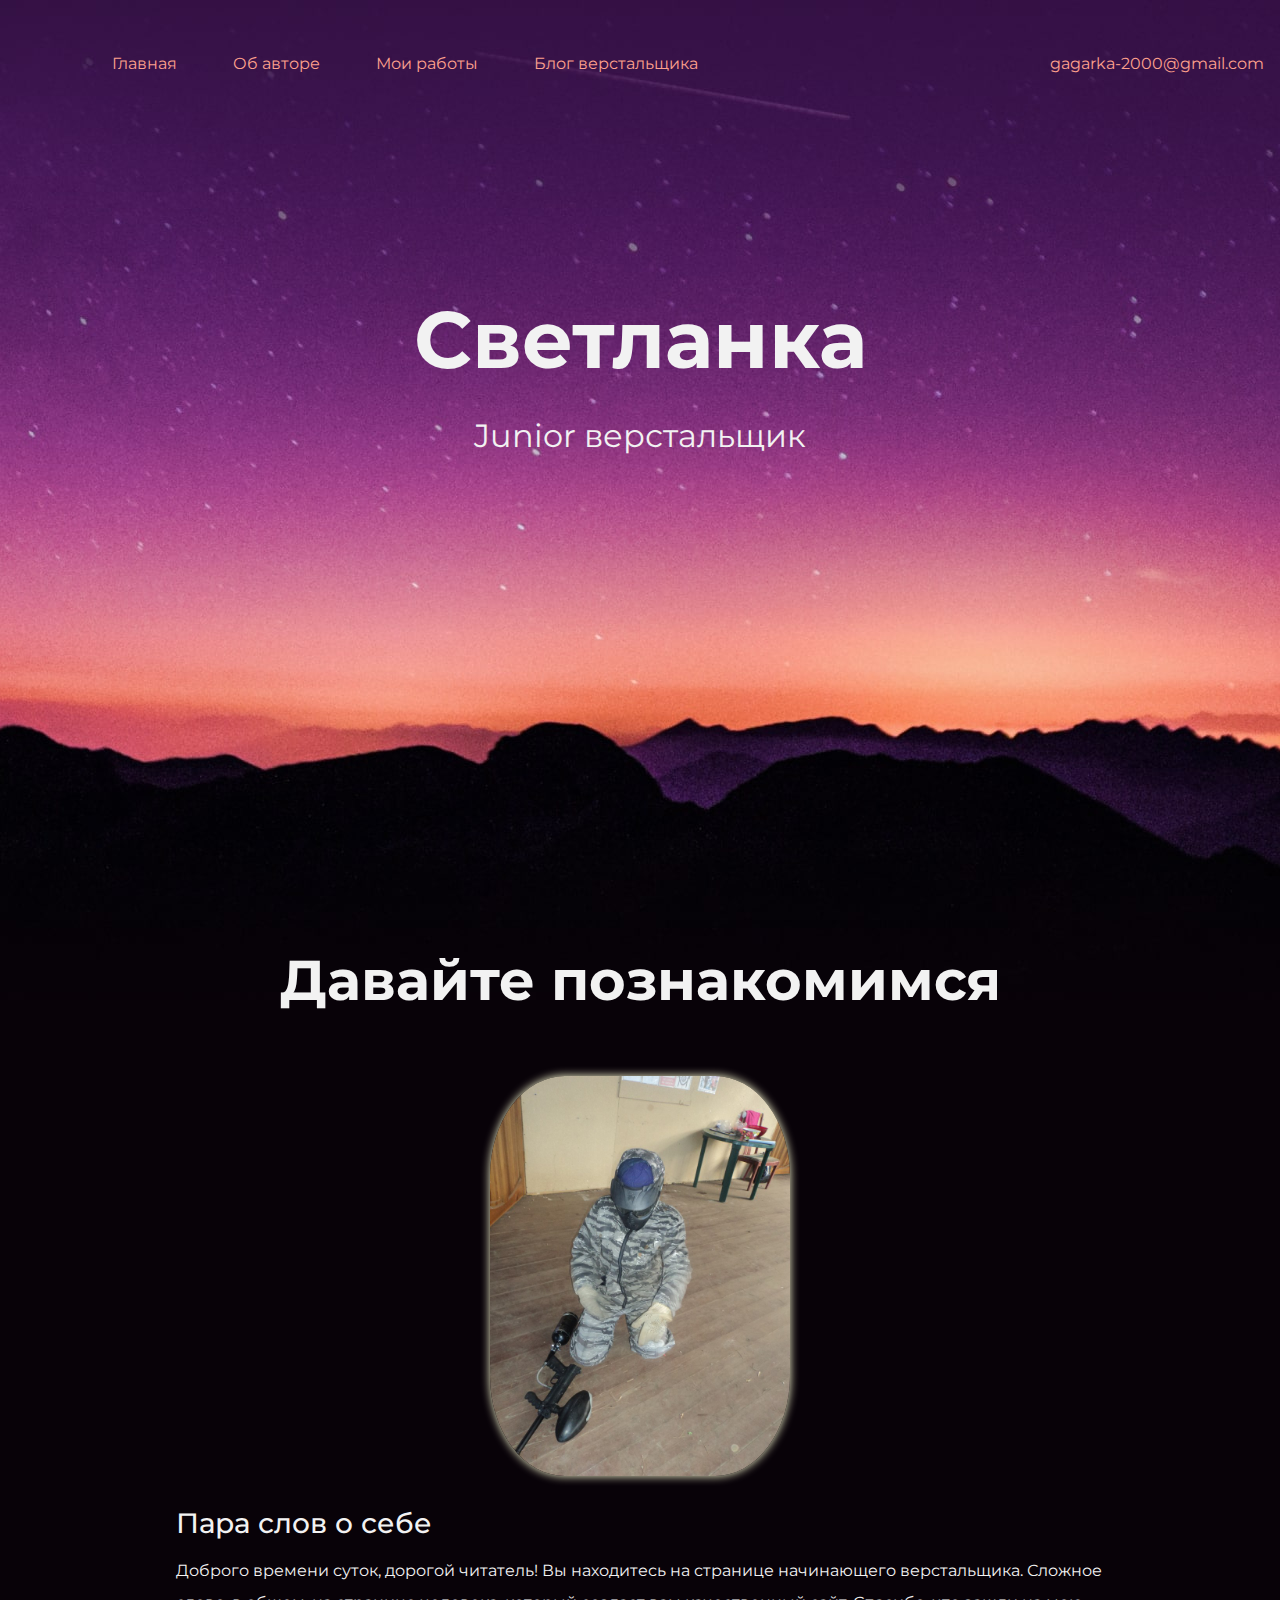
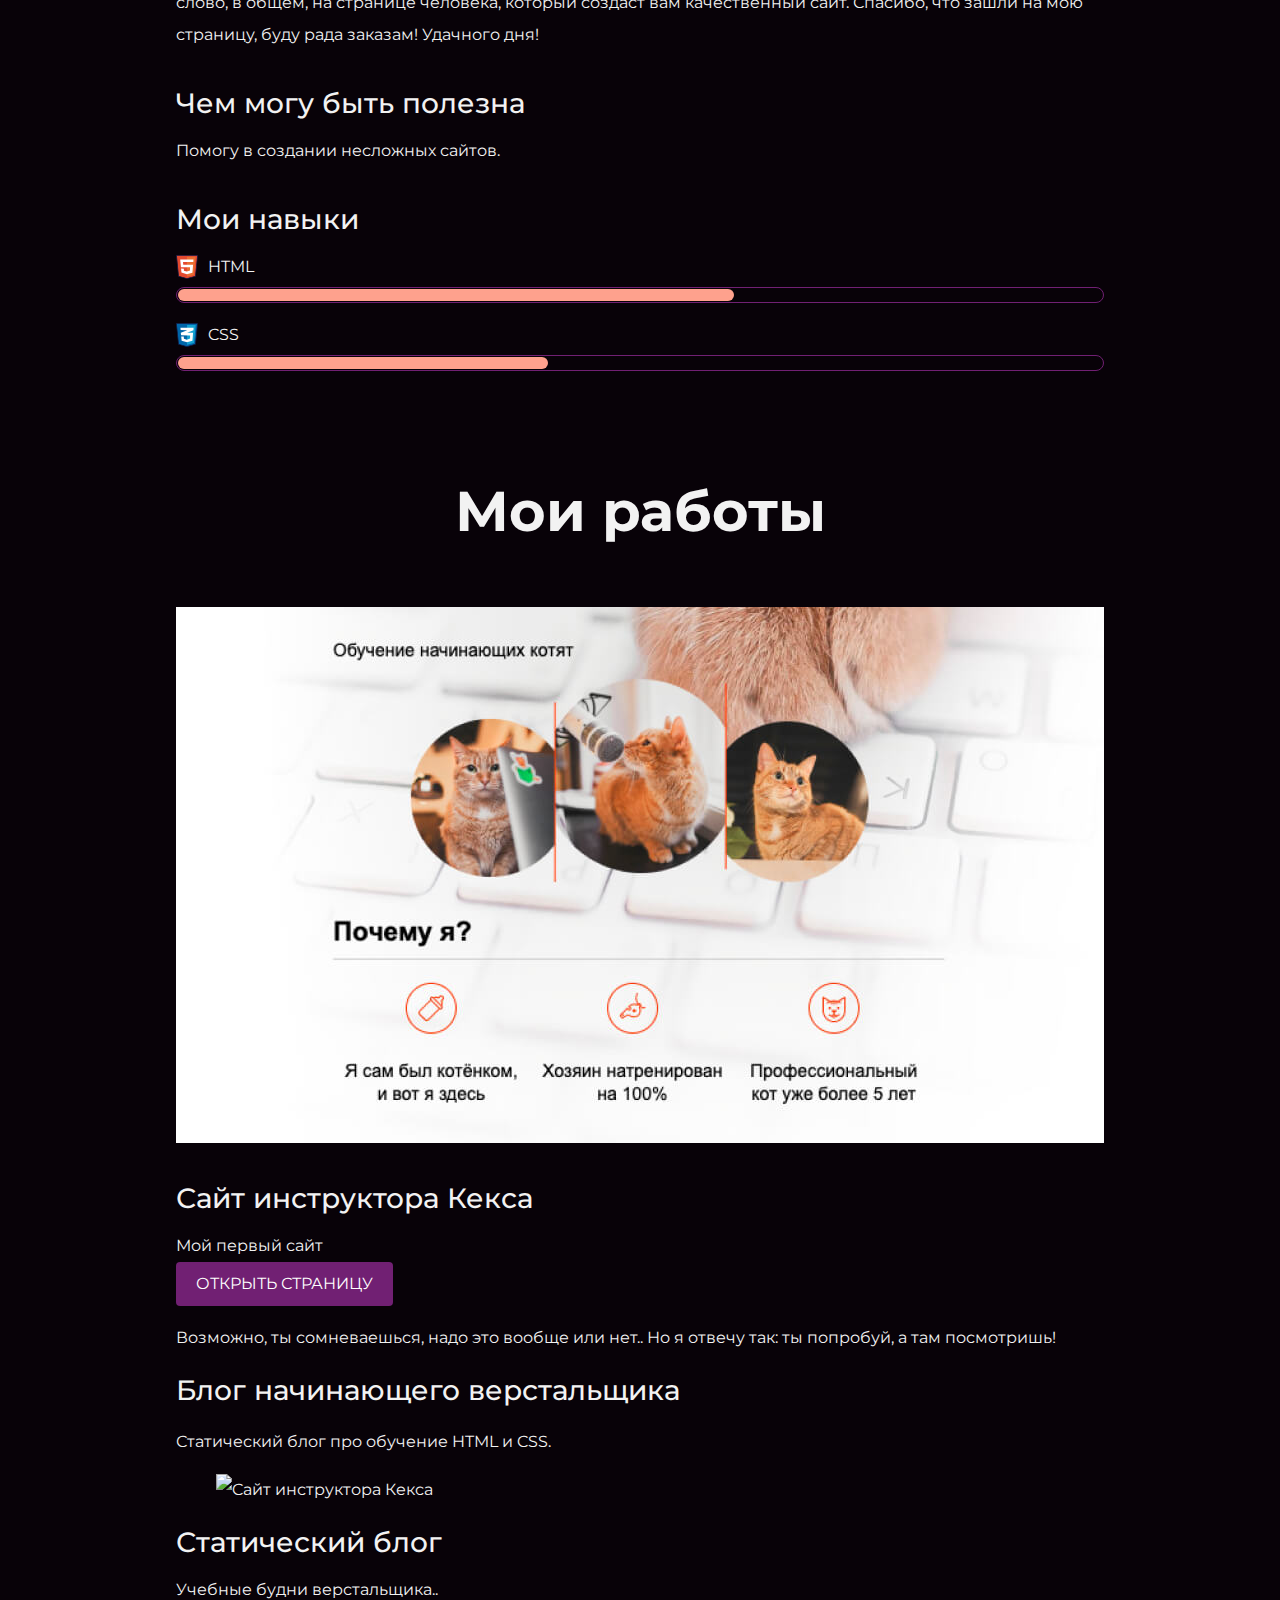
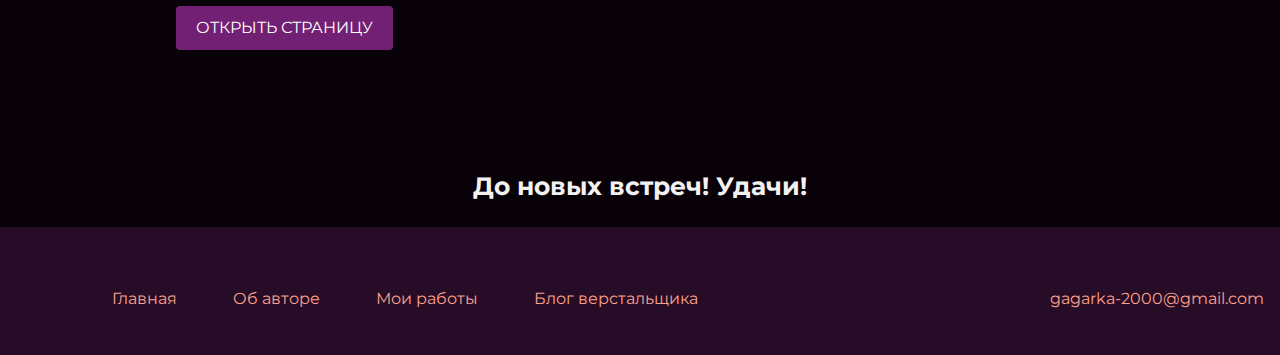
==== commit b5987c2d: "Обновление стилей и т.д." ====
--- a/index.html
+++ b/index.html
@@ -10,8 +10,15 @@
   <body>
     <header class="page-header">
       <div class="container">
-        <a class="button" href="indexday.html">Сменить тему</a>
-        <a href="mailto:gagarka-2000@gmail.com" class="header-email">gagarka-2000@gmail.com</a>
+        <div class="main-menu">
+          <ul>
+            <li><a href='#Boss'>Главная</a></li>
+            <li><a href='#Meet'>Об авторе</a></li>
+            <li><a href='#Jobs'>Мои работы</a></li>
+            <li><a href='#Blog'>Блог верстальщика</a></li>
+          </ul>
+        </div>
+        <a href="mailto:gagarka-2000@gmail.com" class="header-email" id="Boss">gagarka-2000@gmail.com</a>
     </div>
     </header>
 
@@ -23,7 +30,7 @@
 
     <section class="intro">
       <div class="container">
-      <h2 class="subheading">Давайте познакомимся</h2>
+      <h2 class="subheading" id="Meet">Давайте познакомимся</h2>
       <figure style="text-align: center;">
         <img src="img/u6-kN5r6oo0.jpg" width="300" height="" alt="Фотография автора" style="border-radius: 25%; box-shadow: 0 0 10px lightgoldenrodyellow;">
       </figure>
@@ -45,7 +52,7 @@
 
     <section class="portfolio">
       <div class="container">
-      <h2 class="subheading">Мои работы</h2>
+      <h2 class="subheading" id="Jobs">Мои работы</h2>
       <figure class="project-image">
         <img src="files/project.jpg" width="928" height="536" alt="Cайт инструктора Кекса">
       </figure>
@@ -54,13 +61,27 @@
       <a class="button" href="source/project/index.html">Открыть страницу</a><br>
       <p>Возможно, ты сомневаешься, надо это вообще или нет.. Но я отвечу так: ты попробуй, а там посмотришь!</p>
 
-      <h3>Блог начинающего верстальщика</h3>
+      <h3 id="Blog">Блог начинающего верстальщика</h3>
       <p>Статический блог про обучение HTML и CSS.</p>
+      <figure class="project-blog">
+        <img src="img/blog.png" width="928" height="536" alt="Cайт инструктора Кекса">
+      </figure>
+      <h3>Статический блог</h3>
+      Учебные будни верстальщика.. <br>
+      <a class="button" href="img/project/index.html">Открыть страницу</a><br>
       </div>
     </section>
-
+     <h3 class="poka">До новых встреч! Удачи!</h3>
     <footer class="page-footer">
       <div class="container">
+        <div class="main-menu">
+          <ul>
+            <li><a href='#Boss'>Главная</a></li>
+            <li><a href='#Meet'>Об авторе</a></li>
+            <li><a href='#Jobs'>Мои работы</a></li>
+            <li><a href='#Blog'>Блог верстальщика</a></li>
+          </ul>
+        </div>
         <a class="footer-email" href="mailto:gagarka-2000@gmail.com">gagarka-2000@gmail.com</a>
       </div>
     </footer>
--- a/style.css
+++ b/style.css
@@ -68,7 +68,7 @@
 }
 
 .intro {
-  margin: 0 0 120px;
+  margin: 0 0 100px;
 }
 
 .subheading {
@@ -189,4 +189,16 @@
 }
 .button:hover {
   box-shadow: 0 0 10px lightgoldenrodyellow;
+}
+.main-menu {
+  
+}
+.main-menu  li {
+  list-style: none;
+  display: inline;
+  float: left;
+}
+.poka {
+  text-align: center;
+  font-size: 25px;
 }